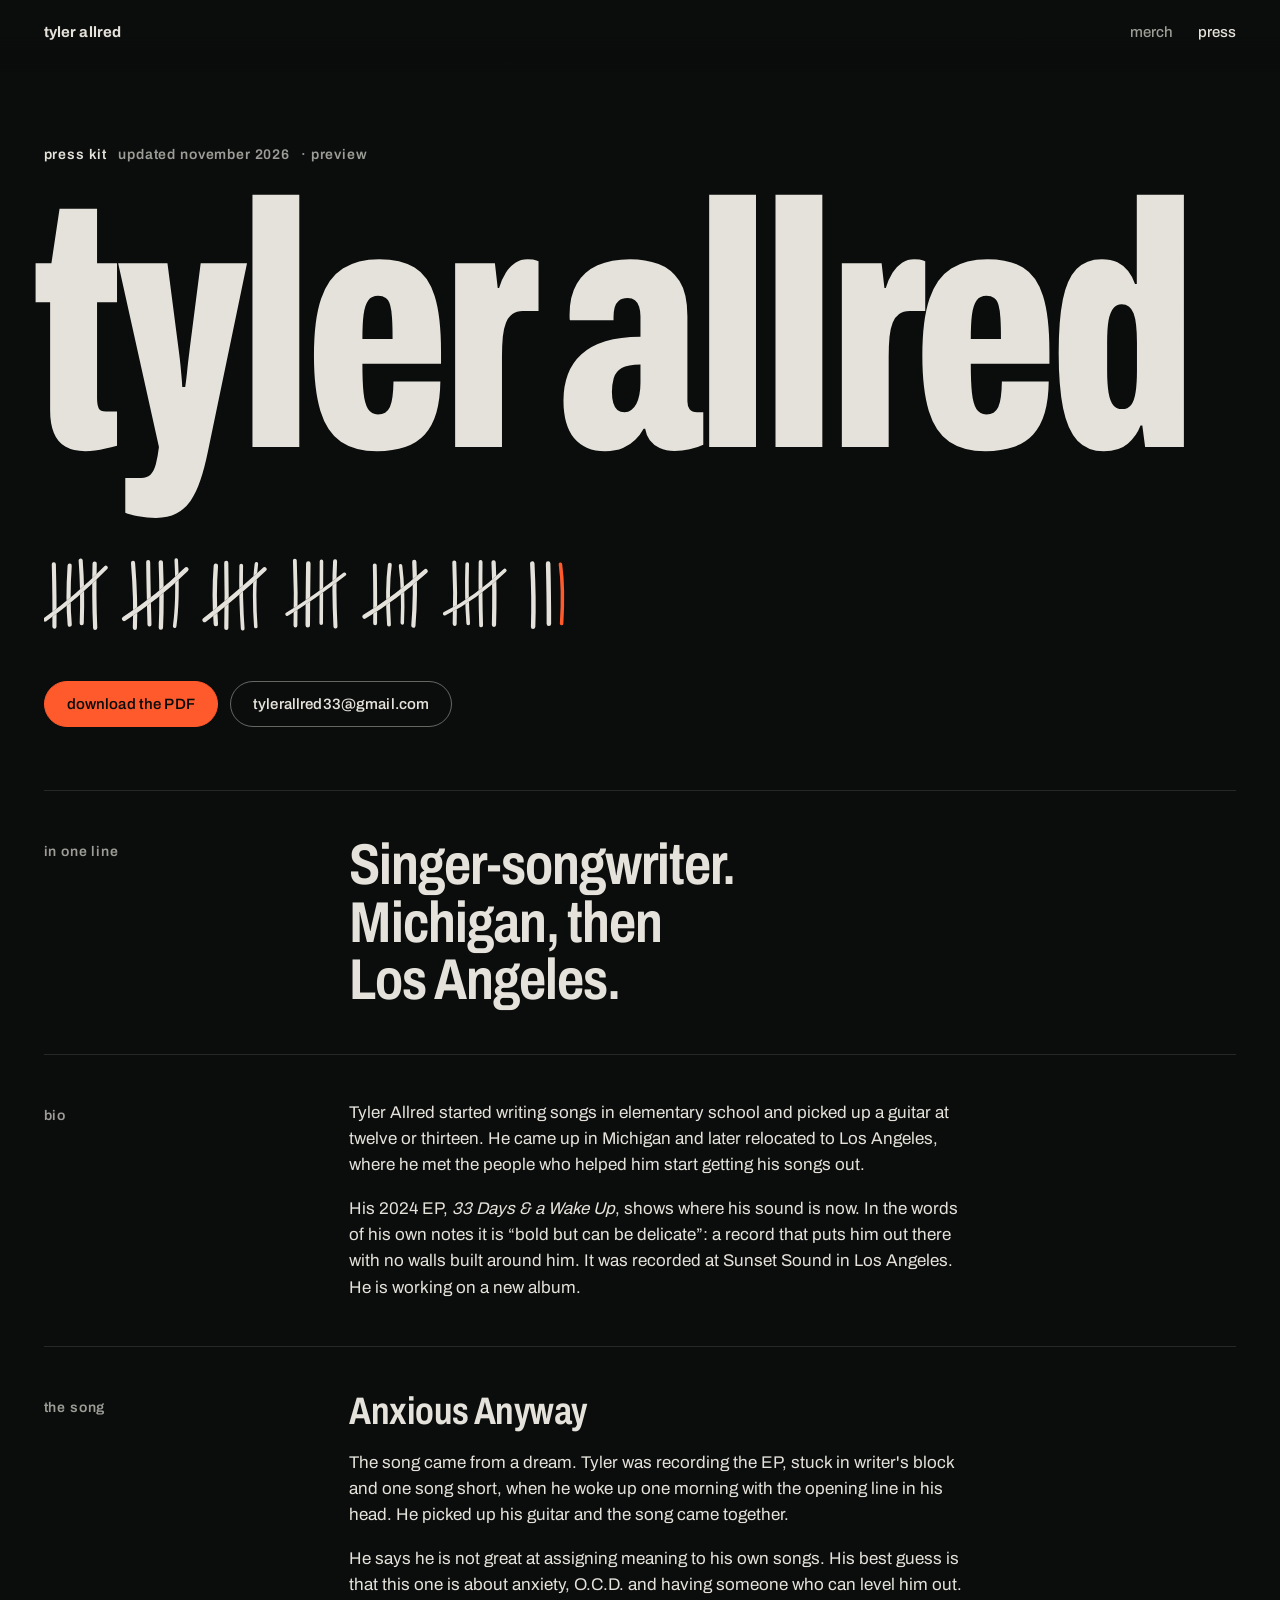
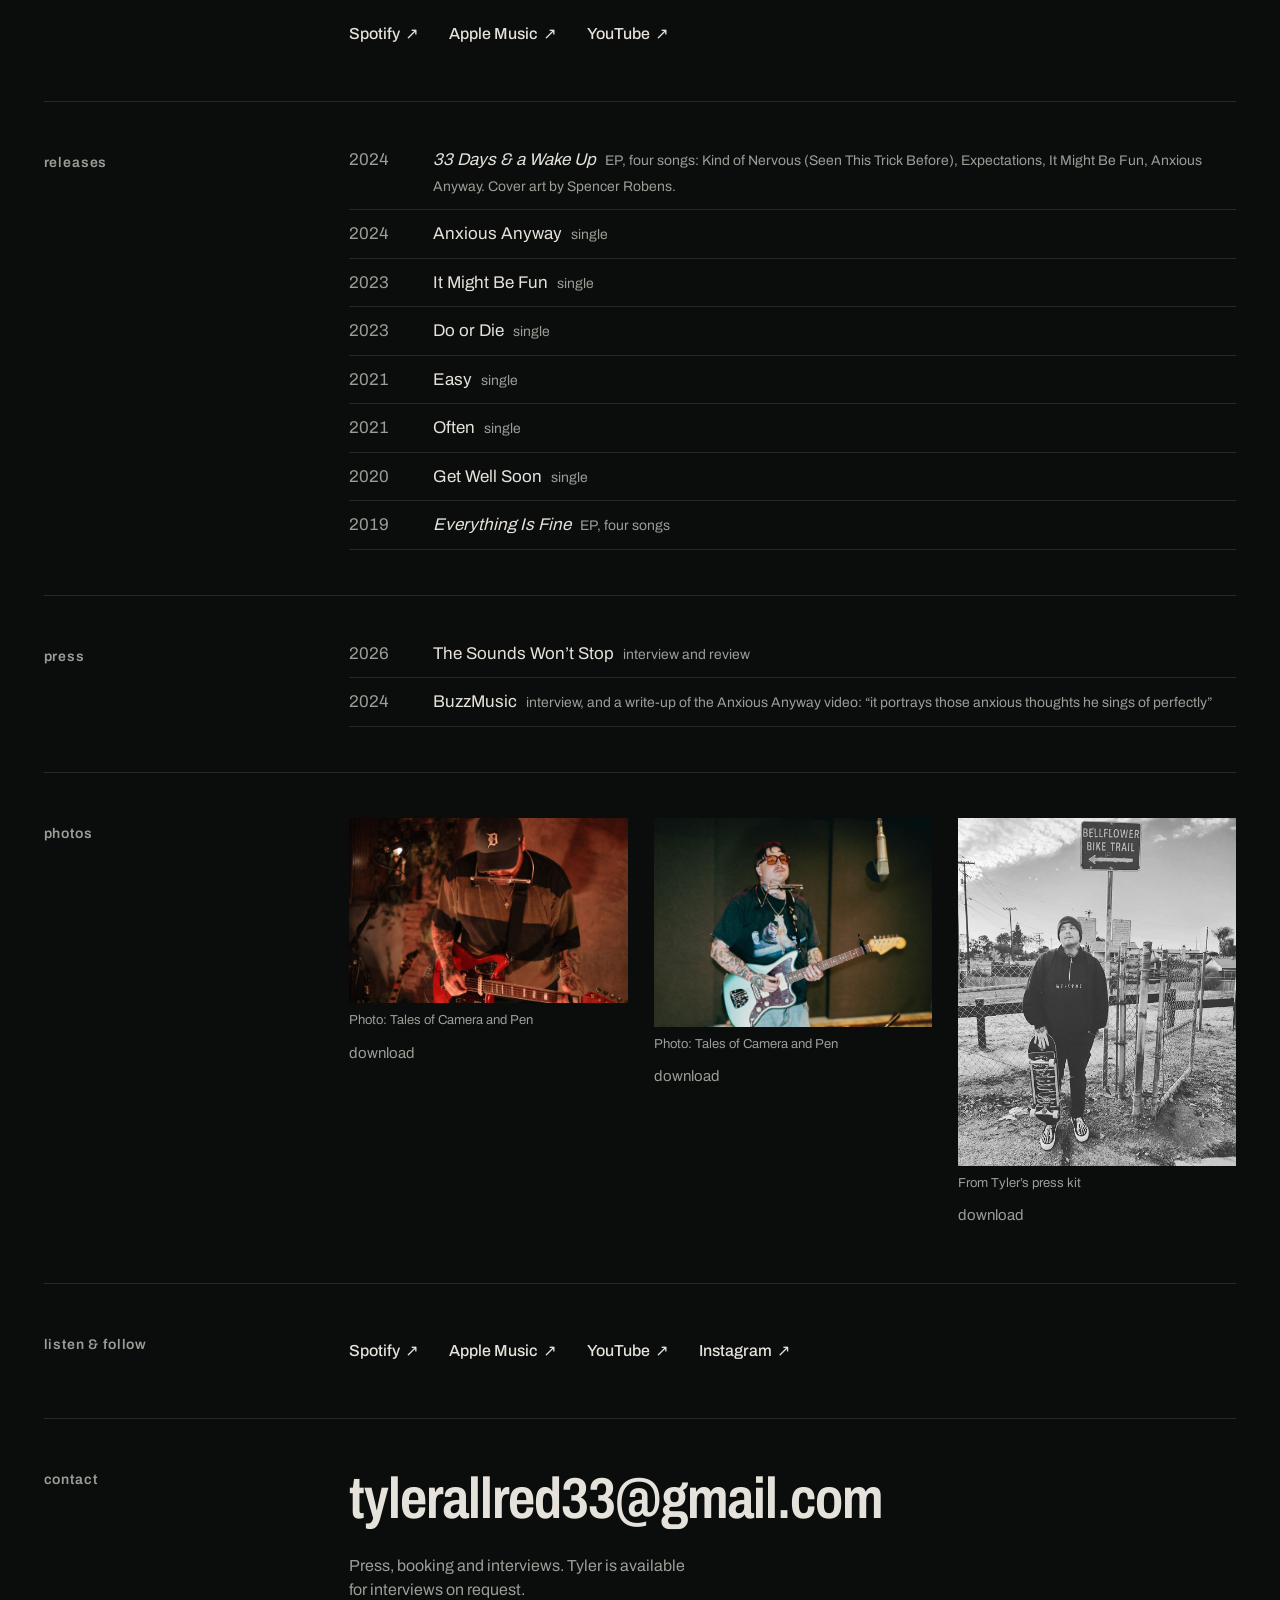
==== press/index.html @ e3874679 "Preview" ====
<!doctype html>
<html lang="en">
<head>
  <meta charset="utf-8" />
  <meta name="viewport" content="width=device-width, initial-scale=1, viewport-fit=cover" />
  <title>tyler allred — press kit</title>
  <meta property="og:title" content="tyler allred — press kit" />
  <meta property="og:description" content="Bio, the story of Anxious Anyway, releases, photos and contact." />
  <meta property="og:image" content="https://preview.localform.online/tyler-allred-preview/img/card.jpg" />
  <meta name="description" content="Press kit for singer-songwriter Tyler Allred: bio, the story of Anxious Anyway, releases, photos and contact." />
  <meta name="robots" content="noindex" />
  <meta name="theme-color" content="#0b0c0c" />
  <link rel="icon" href="data:image/svg+xml,%3Csvg xmlns='http://www.w3.org/2000/svg' viewBox='0 0 32 32'%3E%3Crect width='32' height='32' fill='%230b0c0c'/%3E%3Cg stroke='%23e4e2da' stroke-width='2.4' stroke-linecap='round'%3E%3Cpath d='M8 7v18M13 7v18M18 7v18M23 7v18'/%3E%3Cpath stroke='%23ff5a2c' d='M4 22 28 10'/%3E%3C/g%3E%3C/svg%3E" />
  <script type="module" crossorigin src="../assets/press-B6mxqdkm.js"></script>
  <link rel="modulepreload" crossorigin href="../assets/tally-Bx3_NikZ.js">
  <link rel="stylesheet" crossorigin href="../assets/tally-DAh5Rfpg.css">
  <link rel="stylesheet" crossorigin href="../assets/press-CbhByXJX.css">
</head>
<body class="press">
  <header class="top">
    <a class="top-name" href="../">tyler allred</a>
    <nav class="top-nav" aria-label="Site">
      <a href="../#merch">merch</a>
      <a href="./" aria-current="page">press</a>
    </nav>
  </header>

  <main class="kit">
    <section class="kit-hero">
      <p class="kit-kicker">press kit <span>updated November 2026</span> <span class="no-print">· preview</span></p>
      <h1 class="mega"><span class="w">tyler</span> <span class="w">allred</span></h1>
      <div class="kit-tally" aria-hidden="true"><div id="tally-marks"></div></div>
      <div class="kit-actions">
        <a class="pill pill-hot" href="tyler-allred-press-kit.pdf" download>download the PDF</a>
        <a class="pill" href="mailto:tylerallred33@gmail.com">tylerallred33@gmail.com</a>
      </div>
    </section>

    <section class="row">
      <h2 class="row-h">in one line</h2>
      <div class="row-b">
        <p class="big">Singer-songwriter. Michigan, then Los Angeles.</p>
      </div>
    </section>

    <section class="row">
      <h2 class="row-h">bio</h2>
      <div class="row-b prose">
        <p>Tyler Allred started writing songs in elementary school and picked up a guitar at twelve or thirteen. He came up in Michigan and later relocated to Los Angeles, where he met the people who helped him start getting his songs out.</p>
        <p>His 2024 EP, <em>33 Days &amp; a Wake Up</em>, shows where his sound is now. In the words of his own notes it is “bold but can be delicate”: a record that puts him out there with no walls built around him. It was recorded at Sunset Sound in Los Angeles. He is working on a new album.</p>
      </div>
    </section>

    <section class="row">
      <h2 class="row-h">the song</h2>
      <div class="row-b prose">
        <p class="row-title">Anxious Anyway</p>
        <p>The song came from a dream. Tyler was recording the EP, stuck in writer's block and one song short, when he woke up one morning with the opening line in his head. He picked up his guitar and the song came together.</p>
        <p>He says he is not great at assigning meaning to his own songs. His best guess is that this one is about anxiety, O.C.D. and having someone who can level him out.</p>
        <ul class="links">
          <li><a href="https://open.spotify.com/track/51N5VnAq6x7SX5rbxmVKDk" target="_blank" rel="noopener">Spotify <span aria-hidden="true">↗</span><span class="sr"> (opens in a new tab)</span></a></li>
          <li><a href="https://music.apple.com/us/album/anxious-anyway-single/1744040465" target="_blank" rel="noopener">Apple Music <span aria-hidden="true">↗</span><span class="sr"> (opens in a new tab)</span></a></li>
          <li><a href="https://www.youtube.com/watch?v=qlzAt-B2IPk" target="_blank" rel="noopener">YouTube <span aria-hidden="true">↗</span><span class="sr"> (opens in a new tab)</span></a></li>
        </ul>
      </div>
    </section>

    <section class="row">
      <h2 class="row-h">releases</h2>
      <div class="row-b">
        <ul class="releases">
          <li><span>2024</span><span><em>33 Days &amp; a Wake Up</em> <small>EP, four songs: Kind of Nervous (Seen This Trick Before), Expectations, It Might Be Fun, Anxious Anyway. Cover art by Spencer Robens.</small></span></li>
          <li><span>2024</span><span>Anxious Anyway <small>single</small></span></li>
          <li><span>2023</span><span>It Might Be Fun <small>single</small></span></li>
          <li><span>2023</span><span>Do or Die <small>single</small></span></li>
          <li><span>2021</span><span>Easy <small>single</small></span></li>
          <li><span>2021</span><span>Often <small>single</small></span></li>
          <li><span>2020</span><span>Get Well Soon <small>single</small></span></li>
          <li><span>2019</span><span><em>Everything Is Fine</em> <small>EP, four songs</small></span></li>
        </ul>
      </div>
    </section>

    <section class="row row-press">
      <h2 class="row-h">press</h2>
      <div class="row-b">
        <ul class="releases">
          <li><span>2026</span><span>The Sounds Won’t Stop <small>interview and review</small></span></li>
          <li><span>2024</span><span>BuzzMusic <small>interview, and a write-up of the Anxious Anyway video: “it portrays those anxious thoughts he sings of perfectly”</small></span></li>
        </ul>
      </div>
    </section>

    <section class="row row-photos">
      <h2 class="row-h">photos</h2>
      <div class="row-b">
        <ul class="shots">
          <li>
            <img src="photos/tyler-allred-live-2026.jpg" width="1364" height="908" decoding="async" alt="Tyler Allred on stage in warm red light, playing a red electric guitar with a harmonica on a neck rack." />
            <p class="credit">Photo: Tales of Camera and Pen</p>
            <a href="photos/tyler-allred-live-2026.jpg" download>download <span class="sr">the live photo</span></a>
          </li>
          <li>
            <img src="photos/tyler-allred-sunset-sound.jpg" width="1440" height="1080" decoding="async" alt="Tyler Allred at Sunset Sound, in orange-tinted glasses, playing a pale blue electric guitar." />
            <p class="credit">Photo: Tales of Camera and Pen</p>
            <a href="photos/tyler-allred-sunset-sound.jpg" download>download <span class="sr">the studio photo</span></a>
          </li>
          <li>
            <img src="photos/tyler-allred-bike-trail.jpg" width="500" height="625" decoding="async" alt="Tyler Allred by a chain-link fence under a bike trail sign, holding a skateboard. Black and white." />
            <p class="credit">From Tyler’s press kit</p>
            <a href="photos/tyler-allred-bike-trail.jpg" download>download <span class="sr">the bike trail photo</span></a>
          </li>
        </ul>
      </div>
    </section>

    <section class="row row-follow">
      <h2 class="row-h">listen &amp; follow</h2>
      <div class="row-b">
        <ul class="links">
          <li><a href="https://open.spotify.com/artist/2QXPR6XeduBU3eRzJZH6ht" target="_blank" rel="noopener">Spotify <span aria-hidden="true">↗</span><span class="sr"> (opens in a new tab)</span></a></li>
          <li><a href="https://music.apple.com/us/artist/tyler-allred/1455979250" target="_blank" rel="noopener">Apple Music <span aria-hidden="true">↗</span><span class="sr"> (opens in a new tab)</span></a></li>
          <li><a href="https://www.youtube.com/channel/UCx2F10OfCoPV2CkBpKsUsNQ" target="_blank" rel="noopener">YouTube <span aria-hidden="true">↗</span><span class="sr"> (opens in a new tab)</span></a></li>
          <li><a href="https://www.instagram.com/tylerallredmusic/" target="_blank" rel="noopener">Instagram <span aria-hidden="true">↗</span><span class="sr"> (opens in a new tab)</span></a></li>
        </ul>
        <p class="print-only">open.spotify.com/artist/2QXPR6XeduBU3eRzJZH6ht · instagram.com/tylerallredmusic · linktr.ee/TylerAllredMusic</p>
      </div>
    </section>

    <section class="row row-contact">
      <h2 class="row-h">contact</h2>
      <div class="row-b">
        <p class="big"><a href="mailto:tylerallred33@gmail.com">tylerallred33<wbr />@gmail.com</a></p>
        <p class="aside">Press, booking and interviews. Tyler is available for interviews on request.</p>
      </div>
    </section>
  </main>

<script>/* lf-open: counts a tagged preview link being opened (?r=). No cookies. Local Form */(function(){try{var r=new URLSearchParams(location.search).get('r');if(!r||!navigator.sendBeacon||sessionStorage.getItem('lf-open'))return;sessionStorage.setItem('lf-open','1');navigator.sendBeacon('https://localform.online/api/open',JSON.stringify({r:r,s:location.pathname.split('/')[1]||location.hostname,d:matchMedia('(pointer:coarse)').matches?'phone':'desktop'}))}catch(e){}})();</script>
</body>
</html>
---- assets/tally-DAh5Rfpg.css ----
@font-face{font-family:Archivo Variable;font-style:normal;font-display:swap;font-weight:100 900;font-stretch:62% 125%;src:url(./archivo-vietnamese-wdth-normal-rJmnGBSt.woff2) format("woff2-variations");unicode-range:U+0102-0103,U+0110-0111,U+0128-0129,U+0168-0169,U+01A0-01A1,U+01AF-01B0,U+0300-0301,U+0303-0304,U+0308-0309,U+0323,U+0329,U+1EA0-1EF9,U+20AB}@font-face{font-family:Archivo Variable;font-style:normal;font-display:swap;font-weight:100 900;font-stretch:62% 125%;src:url(./archivo-latin-ext-wdth-normal-7khWdh9v.woff2) format("woff2-variations");unicode-range:U+0100-02BA,U+02BD-02C5,U+02C7-02CC,U+02CE-02D7,U+02DD-02FF,U+0304,U+0308,U+0329,U+1D00-1DBF,U+1E00-1E9F,U+1EF2-1EFF,U+2020,U+20A0-20AB,U+20AD-20C0,U+2113,U+2C60-2C7F,U+A720-A7FF}@font-face{font-family:Archivo Variable;font-style:normal;font-display:swap;font-weight:100 900;font-stretch:62% 125%;src:url(./archivo-latin-wdth-normal-DY7AcnAa.woff2) format("woff2-variations");unicode-range:U+0000-00FF,U+0131,U+0152-0153,U+02BB-02BC,U+02C6,U+02DA,U+02DC,U+0304,U+0308,U+0329,U+2000-206F,U+20AC,U+2122,U+2191,U+2193,U+2212,U+2215,U+FEFF,U+FFFD}:root{--bg: #0b0c0c;--fg: #e4e2da;--muted: #9b9d96;--line: #262826;--panel: #121413;--hot: #ff5a2c;--gut: clamp(20px, 3.4vw, 56px);--font: "Archivo Variable", "Archivo", ui-sans-serif, system-ui, -apple-system, "Segoe UI", sans-serif;color-scheme:dark}*,*:before,*:after{box-sizing:border-box}html{background:var(--bg);overflow-x:hidden;overflow-x:clip;overscroll-behavior-x:none;touch-action:manipulation;-webkit-text-size-adjust:100%;text-size-adjust:100%;scroll-behavior:smooth}@media(prefers-reduced-motion:reduce){html{scroll-behavior:auto}}body{margin:0;background:var(--bg);color:var(--fg);font-family:var(--font);font-weight:400;font-size:16px;line-height:1.5;-webkit-font-smoothing:antialiased;-moz-osx-font-smoothing:grayscale;text-rendering:optimizeLegibility;overflow-x:clip}h1,h2,h3,p,figure,ul{margin:0}ul{padding:0;list-style:none}img{display:block;max-width:100%;height:auto}a,button{color:inherit;font:inherit;-webkit-tap-highlight-color:transparent}button{cursor:pointer}[hidden]{display:none!important}:focus{outline:none}:focus-visible{outline:2px solid var(--fg);outline-offset:4px;border-radius:3px}.sr{position:absolute!important;width:1px;height:1px;overflow:hidden;clip:rect(0 0 0 0);clip-path:inset(50%);white-space:nowrap}.nowrap{white-space:nowrap}.mega{font-variation-settings:"wdth" 62;font-stretch:62%;font-weight:800;font-size:min(27.2vw,44vh);line-height:.8;letter-spacing:-.022em;text-transform:lowercase;white-space:nowrap;margin-left:-.035em;padding-bottom:.13em}.song{font-size:min(18.4vw,34vh)}.mega,.story-on .mega.fx{pointer-events:none}.big{font-variation-settings:"wdth" 78;font-stretch:78%;font-weight:650;font-size:clamp(31px,4.5vw,78px);line-height:1;letter-spacing:-.018em;max-width:17ch;text-wrap:balance}.aside{max-width:38ch;margin-top:clamp(14px,1.6vw,26px);color:var(--muted);font-size:clamp(16px,1.15vw,19px);line-height:1.5;text-wrap:pretty}.pill{display:inline-flex;align-items:center;justify-content:center;gap:.4em;min-height:46px;padding:0 22px;border:1px solid rgba(228,226,218,.42);border-radius:999px;background:none;color:var(--fg);font-size:15px;font-weight:550;letter-spacing:.01em;text-decoration:none;white-space:nowrap;transition:background-color .25s ease,color .25s ease,border-color .25s ease}.pill[aria-pressed=true]{background:var(--fg);color:var(--bg);border-color:var(--fg)}.pill-quiet{border-color:transparent;color:var(--muted);padding:0 6px}.pill-quiet[aria-pressed=true]{background:none;color:var(--fg);border-color:transparent}.pill-hot{background:var(--hot);border-color:var(--hot);color:#0b0c0c}@media(hover:hover){.pill:hover{background:var(--fg);color:var(--bg);border-color:var(--fg)}.pill-quiet:hover{background:none;color:var(--fg);border-color:transparent}.pill-hot:hover{background:var(--fg);border-color:var(--fg)}}.pill:disabled{opacity:.4;cursor:default}.text-btn{min-height:44px;padding:0 4px;background:none;border:0;color:var(--muted);font-size:14px}.text-btn:hover{color:var(--fg)}.top{position:fixed;inset:0 0 auto 0;z-index:20;display:flex;align-items:center;justify-content:space-between;padding:10px var(--gut) 18px;background:linear-gradient(var(--bg) 50%,rgba(11,12,12,0));pointer-events:none}.top a,.top button{pointer-events:auto}.top-name{display:inline-flex;align-items:center;min-height:44px;font-weight:700;font-size:15px;letter-spacing:.01em;text-decoration:none;opacity:0;visibility:hidden;transition:opacity .4s ease,visibility .4s}.past-arrival .top-name{opacity:1;visibility:visible}.top-nav{display:flex;align-items:center;gap:clamp(14px,2vw,28px);margin-left:auto}.top-nav a,.cart-btn{display:inline-flex;align-items:center;min-height:44px;background:none;border:0;padding:0;color:var(--muted);font-size:15px;font-weight:500;text-decoration:none;transition:color .25s ease}.top-nav a:hover,.cart-btn:hover{color:var(--fg)}.cart-btn{color:var(--fg);gap:7px}.cart-btn span{display:inline-grid;place-items:center;min-width:22px;height:22px;padding:0 6px;border-radius:999px;background:var(--hot);color:#0b0c0c;font-size:12px;font-weight:700;font-variant-numeric:tabular-nums}.tally{padding:76px var(--gut) 0}.tally-marks{transition:opacity .9s ease}.tally-marks svg{display:block;width:100%;height:auto;overflow:visible}.t-ghost{stroke:#1f2120}.t-ink{stroke:var(--fg);transition:stroke .5s ease}.t-ink.is-latest{stroke:var(--hot)}.tally.is-wake .tally-marks{opacity:.3}.tally-label{display:flex;gap:.5em;margin-top:clamp(10px,1.2vw,18px);font-size:14px;font-weight:600;letter-spacing:.06em;text-transform:lowercase;font-variant-numeric:tabular-nums}.tally-rest{color:var(--muted);transition:color .5s ease}.tally-preview{margin-left:auto;color:var(--muted);font-weight:500}.tally.is-wake .tally-rest{color:var(--hot)}.beat{padding:clamp(56px,12vh,140px) var(--gut)}.beat-arrival .inner{display:flex;flex-direction:column;gap:28px}.choose,.song-actions{display:flex;flex-wrap:wrap;align-items:center;gap:10px 16px}.photo img{width:100%;aspect-ratio:4 / 5;object-fit:cover;object-position:50% 30%;background:var(--panel);filter:contrast(1.06)}.beat-person .inner{display:grid;gap:28px}.beat-person .photo{width:min(420px,100%)}.from{color:var(--muted);font-size:15px;letter-spacing:.01em}.beat-song .inner{display:flex;flex-direction:column;gap:22px}.mega .w{display:inline}.story-on .story{position:relative;height:620vh;height:620svh}.story-on .stage{position:sticky;top:0;height:100vh;height:100svh;display:grid;grid-template-rows:auto minmax(0,1fr);overflow:hidden}.story-on .beats{position:relative;container-type:size}@supports (height: 1cqh){.story-on .beat .mega{font-size:min(27.2vw,44vh,calc((100cqh - 190px) / .95))}.story-on .beat .song{font-size:min(18.4vw,34vh,calc((100cqh - 230px) / .95))}}.story-on .beat{position:absolute;top:0;right:0;bottom:0;left:0;padding:clamp(18px,3vh,40px) var(--gut) clamp(22px,4.5vh,48px);pointer-events:none}.story-on .beat .inner{height:100%}.story-on .fx{opacity:0;will-change:opacity,transform;pointer-events:auto}.story-on .fx.is-off{pointer-events:none}.story-on .beat-arrival .fx{opacity:1}.story-on .beat-arrival .inner,.story-on .beat-song .inner{display:flex;flex-direction:column;justify-content:flex-end;gap:clamp(18px,3.4vh,40px)}.story-on .beat-song .inner{gap:0}.story-on .beat-song .from{order:-2;margin-bottom:14px}.story-on .beat-song .song-actions{order:-1;margin-bottom:clamp(18px,3.4vh,40px)}.story-on .beat-thought .inner{display:flex;flex-direction:column;justify-content:center}.story-on .beat-person .inner{display:grid;grid-template-columns:minmax(0,1fr) auto;gap:var(--gut);align-items:end}.story-on .beat-person .person-copy{align-self:center}.story-on .beat-person .photo{order:2;height:100%;width:auto;aspect-ratio:4 / 5;transform-origin:50% 70%}.story-on .beat-person .photo{position:relative;overflow:hidden}.story-on .beat-person .photo picture,.story-on .beat-person .photo img{position:absolute;top:0;right:0;bottom:0;left:0;display:block;height:100%;width:100%}.sec{padding:clamp(80px,16vh,180px) var(--gut) clamp(60px,10vh,120px);border-top:1px solid var(--line);scroll-margin-top:20px}.sec-head{display:flex;flex-wrap:wrap;align-items:flex-end;justify-content:space-between;gap:20px 40px;margin-bottom:clamp(32px,5vw,64px)}.sec-title{font-size:min(24vw,300px)}.sec-note{max-width:36ch;color:var(--muted);font-size:15px;padding-bottom:.9em}.kicker{color:var(--muted);font-size:14px;font-weight:600;letter-spacing:.06em;text-transform:lowercase}.story-on .rise{opacity:0;transform:translate3d(0,22px,0);transition:opacity .9s ease,transform .9s cubic-bezier(.2,.7,.2,1)}.story-on .rise.is-in{opacity:1;transform:none}.ep{display:grid;grid-template-columns:minmax(0,5fr) minmax(0,6fr);gap:clamp(28px,5vw,88px);align-items:center}.ep-cover img{width:100%;box-shadow:0 30px 80px -30px #000000e6}.ep-title{max-width:12ch;margin-top:10px}.tracks{margin:clamp(20px,2.6vw,36px) 0 0;padding:0;list-style:none;border-top:1px solid var(--line)}.track{display:grid;grid-template-columns:2.6em minmax(0,1fr) auto;align-items:baseline;gap:10px;min-height:58px;padding:15px 0;border-bottom:1px solid var(--line);font-size:clamp(18px,1.55vw,24px);font-weight:620;letter-spacing:-.005em;line-height:1.2;text-decoration:none;transition:color .25s ease,padding-left .35s cubic-bezier(.2,.7,.2,1)}.track-n,.track-d{color:var(--muted);font-size:14px;font-weight:500;font-variant-numeric:tabular-nums;transition:color .25s ease}.track-sub{color:var(--muted);font-weight:450}.track:hover{padding-left:8px}.track:hover,.track[aria-current=true],.track[aria-current=true] .track-n,.track[aria-current=true] .track-d{color:var(--hot)}.track.is-playing .track-d:before{content:"playing · "}.ep-credit{margin-top:18px;color:var(--muted);font-size:15px;max-width:44ch}.ep .links{margin-top:6px}.rels-h{margin:clamp(56px,9vh,110px) 0 18px}.rels{display:grid;grid-template-columns:repeat(6,minmax(0,1fr));gap:clamp(22px,3vw,40px) clamp(12px,1.6vw,24px)}.rel{display:flex;flex-direction:column;text-decoration:none}.rel-art{position:relative;display:block;aspect-ratio:1 / 1;overflow:hidden;background:var(--panel);margin-bottom:12px}.rel-art img{width:100%;height:100%;object-fit:cover;filter:saturate(.82) brightness(.92);transition:transform .7s cubic-bezier(.2,.7,.2,1),filter .4s ease}.rel:hover .rel-art img,.rel[aria-current=true] .rel-art img{transform:scale(1.045);filter:none}.rel-t{font-size:17px;font-weight:650;line-height:1.2;transition:color .25s ease}.rel-y{margin-top:3px;color:var(--muted);font-size:14px}a.rel:hover .rel-t,.rel[aria-current=true] .rel-t{color:var(--hot)}.rel.is-playing .rel-y:after{content:" · playing";color:var(--hot)}.rel-next .rel-art{display:grid;place-items:center;background:none;border:1px dashed #3a3d3a;color:var(--fg)}.rel-next .rel-art svg{width:54%;height:auto}.rel-next .hot{stroke:var(--hot)}.shots-grid{display:grid;grid-template-columns:repeat(3,minmax(0,1fr));gap:clamp(8px,1vw,16px)}.shot{position:relative;overflow:hidden;background:var(--panel);min-height:0}.shot img{position:absolute;top:0;right:0;bottom:0;left:0;width:100%;height:100%;object-fit:cover}.shot-wide{grid-column:span 2;aspect-ratio:3 / 2}.rooms{display:grid;grid-template-columns:minmax(120px,22%) minmax(0,1fr);gap:12px var(--gut);margin-top:clamp(40px,7vh,88px)}.rooms .kicker{padding-top:.5em}.room-list{border-top:1px solid var(--line)}.room-list li{display:grid;grid-template-columns:8.5em minmax(0,1fr) auto;gap:4px 16px;align-items:baseline;padding:16px 0;border-bottom:1px solid var(--line)}.room-d,.room-c{color:var(--muted);font-size:15px;font-variant-numeric:tabular-nums}.room-v{font-size:clamp(18px,1.55vw,24px);font-weight:620;line-height:1.2}.room-note{grid-column:2;color:var(--muted);font-size:15px}.room-note a,.said-more a{display:inline-flex;align-items:center;gap:.3em;min-height:44px;color:var(--fg);text-underline-offset:4px}.room-note a:hover,.said-more a:hover{color:var(--hot)}.said{display:grid;gap:clamp(20px,3vh,36px)}.quote blockquote{margin:0;max-width:22ch;font-size:clamp(34px,5.6vw,104px);line-height:.98;text-wrap:balance}.quote figcaption{margin-top:clamp(16px,2vw,28px);color:var(--muted);font-size:15px}.quote figcaption:before{content:"";display:inline-block;width:28px;height:2px;margin-right:12px;vertical-align:middle;background:var(--hot);transform:rotate(-24deg)}.said-more{color:var(--muted);font-size:15px}.merch-grid{display:grid;grid-template-columns:repeat(3,minmax(0,1fr));gap:clamp(28px,3vw,48px) clamp(16px,2vw,32px)}.item{display:flex;flex-direction:column;min-width:0}.item-art{position:relative;aspect-ratio:1 / 1;display:grid;place-items:center;background:var(--panel);color:#3b3e3b;overflow:hidden}.item-art svg{width:46%;height:auto}.item-art .mock{width:100%;height:100%;transition:transform .8s cubic-bezier(.2,.7,.2,1)}.item:hover .mock{transform:scale(1.035)}.item-art-mock .item-tag{background:#191a19;color:var(--fg)}.item-art svg .hot{stroke:var(--hot)}.item-art img{width:100%;height:100%;object-fit:cover}.item-tag{position:absolute;top:12px;left:12px;padding:3px 9px;border-radius:999px;background:var(--fg);color:var(--bg);font-size:13px;font-weight:700;letter-spacing:.03em}.item-meta{display:flex;justify-content:space-between;align-items:baseline;gap:12px;margin-top:16px}.item-title{font-size:19px;font-weight:650;letter-spacing:-.005em;text-transform:lowercase}.item-price{font-size:17px;font-variant-numeric:tabular-nums}.item-note{margin-top:2px;color:var(--muted);font-size:14px}.sizes{display:flex;flex-wrap:wrap;gap:6px;margin-top:14px}.size{min-width:44px;min-height:44px;padding:0 10px;background:none;border:1px solid var(--line);border-radius:6px;color:var(--fg);font-size:14px;font-weight:500;transition:border-color .2s ease,background-color .2s ease,color .2s ease}.size:hover{border-color:var(--muted)}.size[aria-pressed=true]{background:var(--fg);border-color:var(--fg);color:var(--bg)}.size:disabled{color:#555853;text-decoration:line-through;cursor:default}.item-add{margin-top:14px;width:100%}.item>.item-add:nth-last-child(1){margin-top:auto}.item .sizes+.item-add{margin-top:14px}.item-note+.item-add,.item-meta+.item-add{margin-top:14px}.cart{margin:0 0 0 auto;width:min(420px,100vw);height:100vh;height:100dvh;max-height:none;max-width:none;padding:18px 24px 24px;border:0;border-left:1px solid var(--line);background:#0f1110;color:var(--fg);overflow-y:auto}.cart[open]{display:flex;flex-direction:column}.cart::backdrop{background:#0000009e}.cart-head{display:flex;align-items:center;justify-content:space-between}.cart-head h2{font-size:22px;font-weight:750}.cart-lines{margin-top:12px}.cart-line{display:grid;grid-template-columns:minmax(0,1fr) auto auto;align-items:center;gap:14px;padding:14px 0;border-bottom:1px solid var(--line)}.cart-line-title{font-weight:600;text-transform:lowercase}.cart-line-variant{color:var(--muted);font-size:14px}.cart-line-price{min-width:52px;text-align:right;font-variant-numeric:tabular-nums}.qty{display:flex;align-items:center}.qty-btn{width:44px;height:44px;background:none;border:0;color:var(--fg);font-size:18px}.qty-btn:hover{color:var(--hot)}.qty-n{min-width:20px;text-align:center;font-variant-numeric:tabular-nums}.cart-empty{margin-top:28px;color:var(--muted)}.cart-foot{margin-top:auto;padding-top:24px}.cart-total{display:flex;justify-content:space-between;font-size:18px;font-weight:600;font-variant-numeric:tabular-nums}.cart-checkout{width:100%;margin-top:16px;min-height:52px;font-size:16px}.cart-msg{min-height:1.5em;margin-top:10px;color:var(--muted);font-size:14px}.end{padding:clamp(80px,16vh,180px) var(--gut) clamp(28px,5vh,56px);border-top:1px solid var(--line)}.end-cols{display:flex;flex-wrap:wrap;justify-content:space-between;gap:20px 48px;margin-top:clamp(28px,5vh,56px)}.links{display:flex;flex-wrap:wrap;gap:0 clamp(18px,2.4vw,36px)}.links a{display:inline-flex;align-items:center;gap:.3em;min-height:44px;color:var(--fg);font-size:16px;font-weight:500;text-decoration:none;transition:color .25s ease}.links a:hover{color:var(--hot)}.end-fine{margin-top:clamp(20px,4vh,40px);color:var(--muted);font-size:14px}.end-fine{line-height:1.6}.end-fine a{display:inline-block;padding:12px 0;margin:-12px 0;color:var(--fg);text-underline-offset:4px}.end-fine a:hover{color:var(--hot)}@media(max-width:900px){.merch-grid{grid-template-columns:repeat(2,minmax(0,1fr))}.ep{grid-template-columns:minmax(0,1fr)}.ep-cover{max-width:520px}.rooms{grid-template-columns:minmax(0,1fr)}.room-note{grid-column:1}.story-on .beat-person .inner{grid-template-columns:minmax(0,1fr);grid-template-rows:minmax(0,1fr) auto;gap:18px;align-items:start}.story-on .beat-person .photo{order:0;height:100%;max-height:100%}.story-on .beat-person .person-copy{align-self:end}}@media(max-width:1100px){.rels{grid-template-columns:repeat(3,minmax(0,1fr))}}@media(max-width:640px){.tally{padding-top:64px}.mega{font-size:min(46vw,24vh);line-height:.82;white-space:normal}.mega .w{display:block}.sec-title{font-size:min(34vw,200px)}.end-name{font-size:min(46vw,200px)}.rels,.shots-grid{grid-template-columns:repeat(2,minmax(0,1fr))}.shot:not(.shot-wide){aspect-ratio:4 / 5}.room-list li{grid-template-columns:minmax(0,1fr) auto}.room-v{grid-column:1 / -1;grid-row:1}.top-nav{gap:16px}.song{font-size:min(33vw,21vh)}.story-on .story{height:520vh;height:520svh}.story-on .beat-person .photo{width:100%;aspect-ratio:auto}.story-on .beat-person .photo img{object-position:50% 22%}.story-on .beat-thought .inner{justify-content:flex-start;padding-top:5vh}.merch-grid{grid-template-columns:minmax(0,1fr)}.end-cols{flex-direction:column}}.dock{position:fixed;right:max(16px,env(safe-area-inset-right));bottom:max(16px,env(safe-area-inset-bottom));z-index:30;display:flex;align-items:center;gap:14px;padding:4px 6px 4px 16px;border:1px solid var(--line);border-radius:14px;background:#0f1110;color:var(--muted);font-size:13px;opacity:0;transform:translate3d(0,6px,0);transition:opacity .5s ease,transform .5s ease}.dock.is-in{opacity:1;transform:none}.dock-btn,.dock-close{min-height:44px;padding:0 10px;background:none;border:0;color:var(--muted);font-size:13px}.dock-btn[aria-pressed=true],.dock-btn:hover,.dock-close:hover{color:var(--fg)}.dock-vol{width:72px;height:44px;margin:0;background:none;accent-color:var(--fg);-webkit-appearance:none;-moz-appearance:none;appearance:none;cursor:pointer}.dock-vol::-webkit-slider-runnable-track{height:2px;background:#4a4d49}.dock-vol::-moz-range-track{height:2px;background:#4a4d49}.dock-vol::-webkit-slider-thumb{-webkit-appearance:none;width:11px;height:11px;margin-top:-4.5px;border-radius:50%;background:var(--fg)}.dock-vol::-moz-range-thumb{width:11px;height:11px;border:0;border-radius:50%;background:var(--fg)}.dock-spotify{flex-direction:column;align-items:stretch;gap:0;width:330px;padding:0 6px 6px}.dock-head{display:flex;align-items:center;gap:12px;padding-left:10px}.dock-label{color:var(--fg);font-weight:600}.dock-state{flex:1}.dock-player{min-height:80px;border-radius:12px;overflow:hidden}.dock-player iframe{display:block;border:0}.dock-link{display:inline-flex;align-items:center;min-height:44px;padding-left:10px;color:var(--fg);text-decoration:none}@media(max-width:640px){.dock-spotify{left:12px;right:12px;width:auto}.dock-tall.story-on .beat{padding-bottom:150px;transition:padding-bottom .4s ease}.dock-tall .mega{font-size:min(46vw,19vh)}.dock-tall .song{font-size:min(33vw,17vh)}@supports (height: 1cqh){.story-on .beat .mega{font-size:min(46vw,calc((100cqh - 135px) / 1.8))}.story-on .beat .song{font-size:min(33vw,calc((100cqh - 172px) / 1.8))}.dock-tall.story-on .beat .mega{font-size:min(46vw,max(40px,calc((100cqh - 265px) / 1.8)))}.dock-tall.story-on .beat .song{font-size:min(33vw,max(40px,calc((100cqh - 300px) / 1.8)))}}}@media(prefers-reduced-motion:reduce){*,*:before,*:after{transition:none!important}}
---- assets/press-CbhByXJX.css ----
.press .top-name{opacity:1;visibility:visible}.top-nav a[aria-current=page]{color:var(--fg)}.print-only{display:none}.kit{padding:0 var(--gut) clamp(48px,8vh,96px)}.kit-hero{padding:clamp(96px,16vh,168px) 0 clamp(40px,7vh,80px)}.kit-kicker{display:flex;gap:.8em;font-size:14px;font-weight:600;letter-spacing:.06em;text-transform:lowercase;margin-bottom:clamp(16px,3vh,32px)}.kit-kicker span{color:var(--muted)}.kit-hero .mega{font-size:min(27.2vw,400px)}.kit-tally{width:min(100%,560px);margin-top:clamp(20px,4vh,44px)}.kit-actions{display:flex;flex-wrap:wrap;gap:10px 12px;margin-top:clamp(24px,4vh,44px)}.row{display:grid;grid-template-columns:minmax(120px,22%) minmax(0,1fr);gap:16px var(--gut);padding:clamp(28px,5vh,56px) 0;border-top:1px solid var(--line)}.row-h{font-size:14px;font-weight:600;letter-spacing:.06em;text-transform:lowercase;color:var(--muted);padding-top:.35em}.row-b .big{max-width:20ch}.row-b .big a{display:inline-block;padding:6px 0;text-decoration:none}.row-b .big a:hover{color:var(--hot)}.prose p{max-width:62ch;font-size:clamp(17px,1.25vw,20px);line-height:1.55}.prose p+p{margin-top:1em}.prose .row-title{font-variation-settings:"wdth" 78;font-stretch:78%;font-size:clamp(28px,3vw,46px);font-weight:650;line-height:1;letter-spacing:-.015em;margin-bottom:.5em}.prose .links{margin-top:14px}.releases li{display:grid;grid-template-columns:4.2em minmax(0,1fr);gap:12px;padding:11px 0;border-bottom:1px solid var(--line);font-size:clamp(17px,1.25vw,20px)}.releases li:first-child{padding-top:0}.releases li>span:first-child{color:var(--muted);font-variant-numeric:tabular-nums}.releases small{color:var(--muted);font-size:.82em;margin-left:.4em}.shots{display:grid;grid-template-columns:repeat(3,minmax(0,1fr));gap:clamp(12px,2vw,28px);align-items:start;max-width:1100px}.shots img{width:100%;height:auto;background:var(--panel)}.shots .credit{margin-top:8px;color:var(--muted);font-size:13px}.shots a{display:inline-flex;align-items:center;min-height:44px;color:var(--muted);font-size:15px;text-decoration:none}.shots a:hover{color:var(--hot)}@media(max-width:640px){.row{grid-template-columns:minmax(0,1fr)}.kit-hero .mega{font-size:min(46vw,200px)}.shots{grid-template-columns:repeat(2,minmax(0,1fr))}}@page{size:letter;margin:0}@media print{html,body{background:var(--bg)!important;-webkit-print-color-adjust:exact;print-color-adjust:exact}body{font-size:9.5pt}.top,.kit-actions,.shots a,.links,.no-print{display:none!important}.print-only{display:block;color:var(--fg);font-size:9.5pt}.kit{padding:.42in .55in .3in}.kit-hero{padding:0 0 .18in;display:grid;grid-template-columns:1fr auto;align-items:end;column-gap:.3in}.kit-kicker{grid-column:1 / -1;margin-bottom:.12in;font-size:8.5pt}.kit-hero .mega{font-size:1.05in;white-space:nowrap}.kit-hero .mega .w{display:inline}.kit-tally{width:2.5in;margin:0 0 .2in}.row{grid-template-columns:1.05in minmax(0,1fr);gap:.1in .3in;padding:.085in 0;break-inside:avoid}.row-h{font-size:8pt;padding-top:.2em}.big{font-size:16pt;max-width:none!important}.aside{font-size:9.5pt;margin-top:4pt;max-width:none}.prose p,.releases li{font-size:9pt;line-height:1.4;max-width:none}.prose p+p{margin-top:.5em}.prose .row-title{font-size:16pt}.releases{columns:2;column-gap:.3in}.releases li{padding:3pt 0;break-inside:avoid;grid-template-columns:3em minmax(0,1fr)}.releases li:first-child{padding-top:3pt}.shots{grid-template-columns:repeat(3,1fr);gap:.12in;max-width:none}.shots img{height:1.28in;object-fit:cover;object-position:50% 25%}.shots .credit{margin-top:2pt;font-size:7pt}}
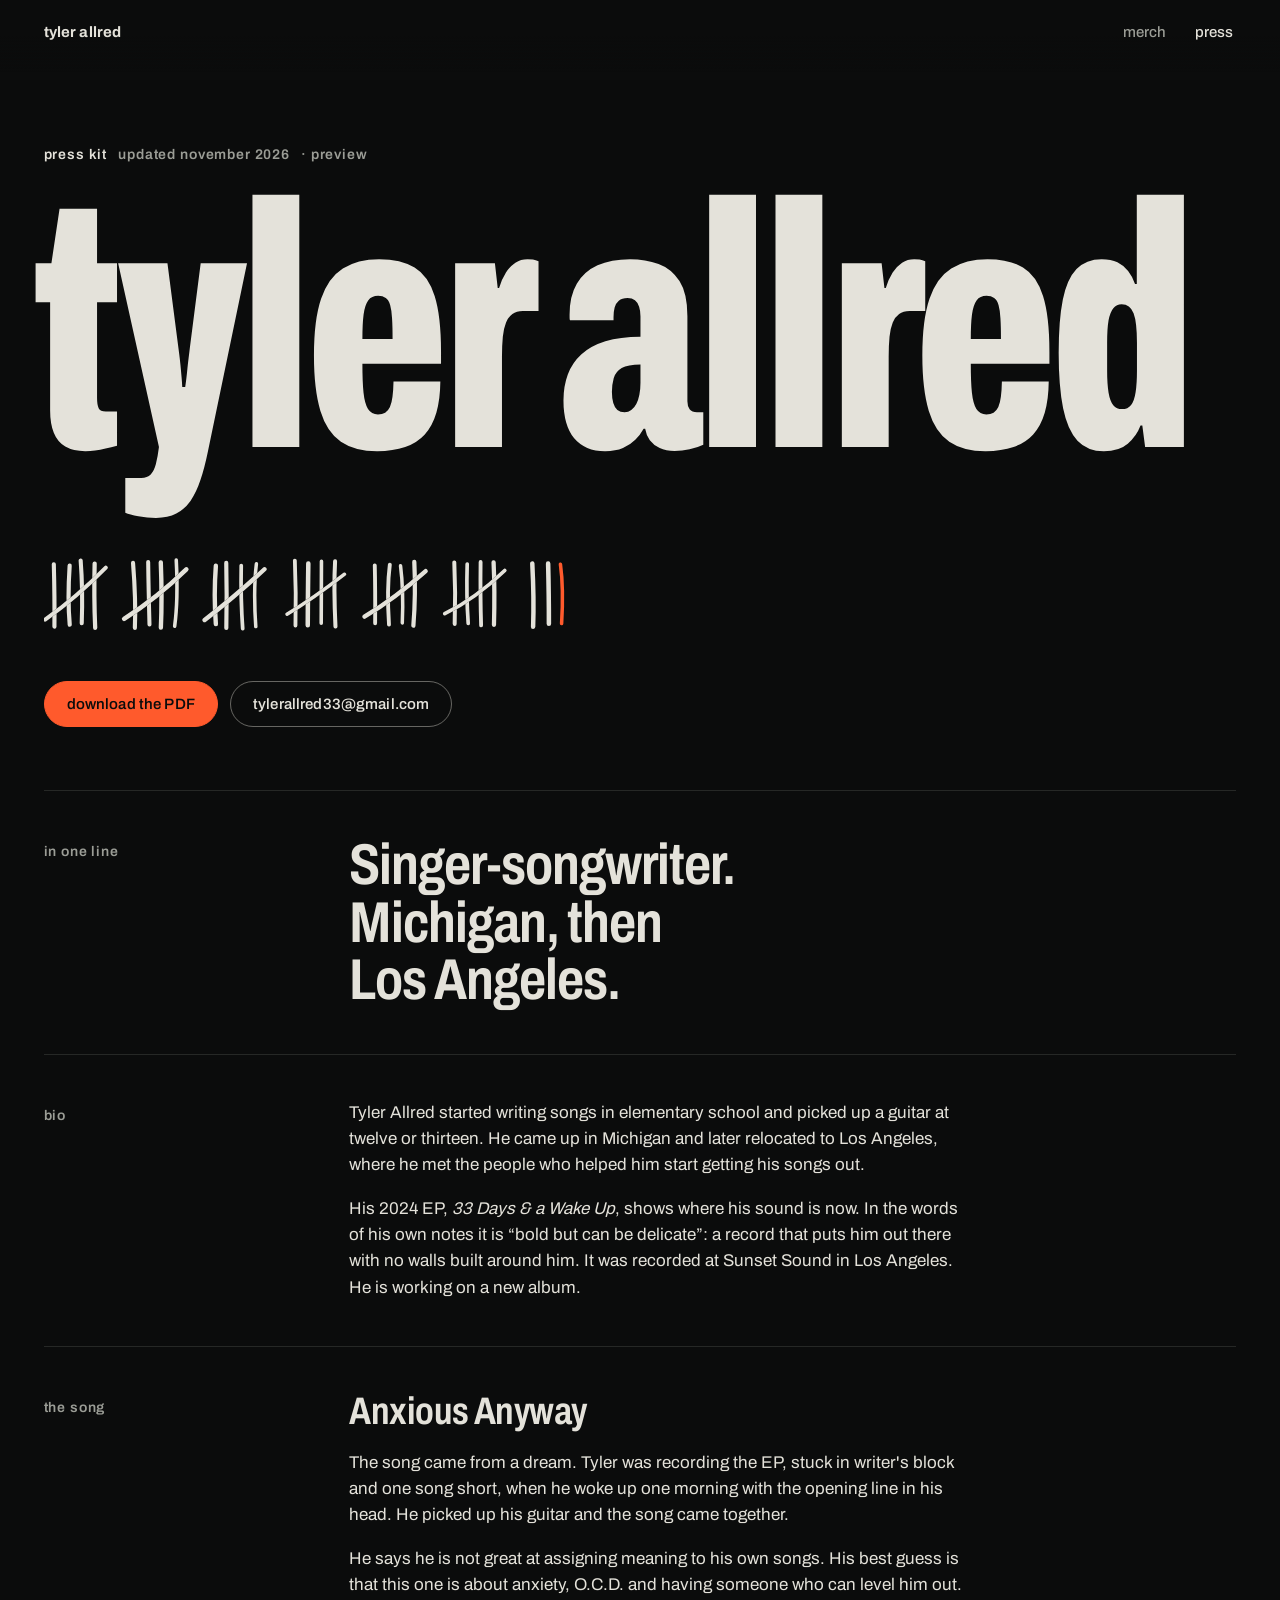
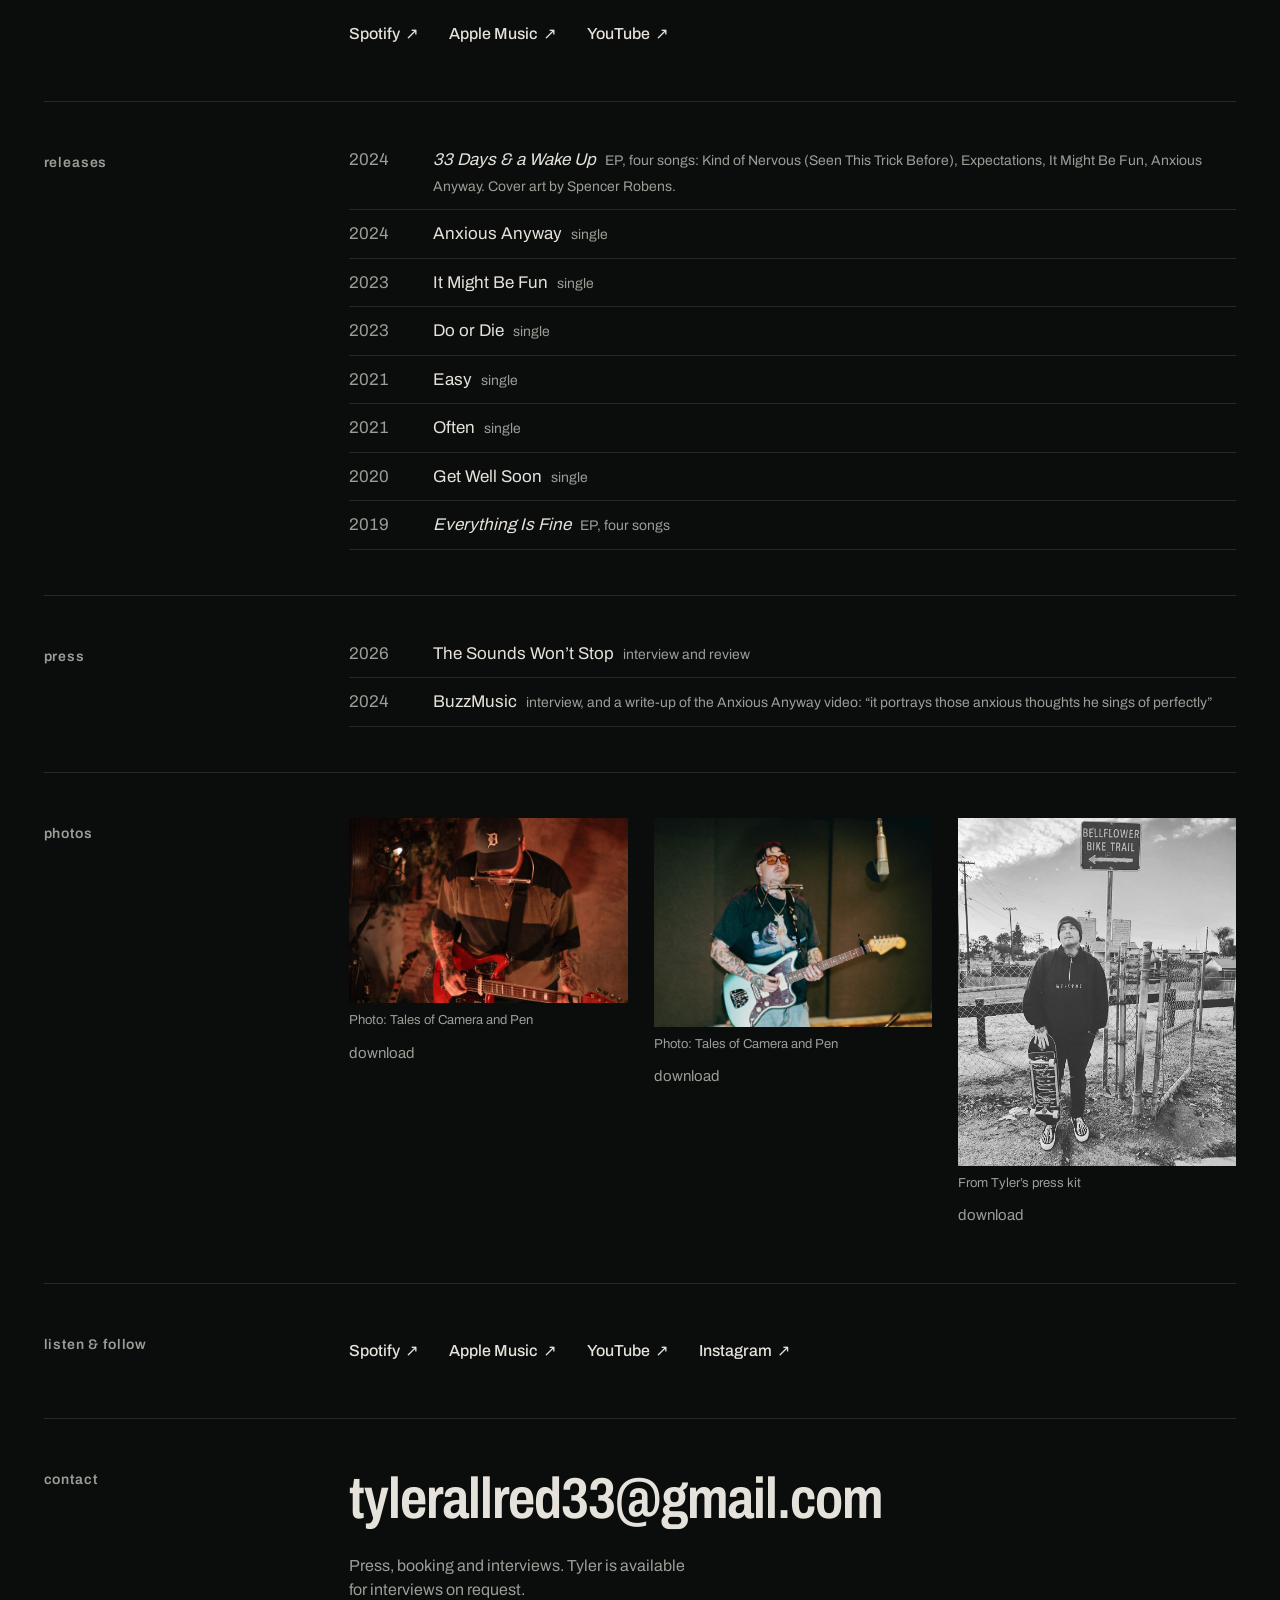
==== commit d746b2e2: "Preview (2026-11-16 sweep)" ====
--- a/press/index.html
+++ b/press/index.html
@@ -11,9 +11,9 @@
   <meta name="robots" content="noindex" />
   <meta name="theme-color" content="#0b0c0c" />
   <link rel="icon" href="data:image/svg+xml,%3Csvg xmlns='http://www.w3.org/2000/svg' viewBox='0 0 32 32'%3E%3Crect width='32' height='32' fill='%230b0c0c'/%3E%3Cg stroke='%23e4e2da' stroke-width='2.4' stroke-linecap='round'%3E%3Cpath d='M8 7v18M13 7v18M18 7v18M23 7v18'/%3E%3Cpath stroke='%23ff5a2c' d='M4 22 28 10'/%3E%3C/g%3E%3C/svg%3E" />
-  <script type="module" crossorigin src="../assets/press-B6mxqdkm.js"></script>
-  <link rel="modulepreload" crossorigin href="../assets/tally-Bx3_NikZ.js">
-  <link rel="stylesheet" crossorigin href="../assets/tally-DAh5Rfpg.css">
+  <script type="module" crossorigin src="../assets/press-BxBPnGE7.js"></script>
+  <link rel="modulepreload" crossorigin href="../assets/tally-wdlEsGnu.js">
+  <link rel="stylesheet" crossorigin href="../assets/tally-Bg3HaGam.css">
   <link rel="stylesheet" crossorigin href="../assets/press-CbhByXJX.css">
 </head>
 <body class="press">
@@ -96,17 +96,17 @@
       <div class="row-b">
         <ul class="shots">
           <li>
-            <img src="photos/tyler-allred-live-2026.jpg" width="1364" height="908" decoding="async" alt="Tyler Allred on stage in warm red light, playing a red electric guitar with a harmonica on a neck rack." />
+            <img src="photos/tyler-allred-live-2026.jpg" width="1364" height="908" loading="lazy" decoding="async" alt="Tyler Allred on stage in warm red light, playing a red electric guitar with a harmonica on a neck rack." />
             <p class="credit">Photo: Tales of Camera and Pen</p>
             <a href="photos/tyler-allred-live-2026.jpg" download>download <span class="sr">the live photo</span></a>
           </li>
           <li>
-            <img src="photos/tyler-allred-sunset-sound.jpg" width="1440" height="1080" decoding="async" alt="Tyler Allred at Sunset Sound, in orange-tinted glasses, playing a pale blue electric guitar." />
+            <img src="photos/tyler-allred-sunset-sound.jpg" width="1440" height="1080" loading="lazy" decoding="async" alt="Tyler Allred at Sunset Sound, in orange-tinted glasses, playing a pale blue electric guitar." />
             <p class="credit">Photo: Tales of Camera and Pen</p>
             <a href="photos/tyler-allred-sunset-sound.jpg" download>download <span class="sr">the studio photo</span></a>
           </li>
           <li>
-            <img src="photos/tyler-allred-bike-trail.jpg" width="500" height="625" decoding="async" alt="Tyler Allred by a chain-link fence under a bike trail sign, holding a skateboard. Black and white." />
+            <img src="photos/tyler-allred-bike-trail.jpg" width="500" height="625" loading="lazy" decoding="async" alt="Tyler Allred by a chain-link fence under a bike trail sign, holding a skateboard. Black and white." />
             <p class="credit">From Tyler’s press kit</p>
             <a href="photos/tyler-allred-bike-trail.jpg" download>download <span class="sr">the bike trail photo</span></a>
           </li>
--- a/assets/tally-Bg3HaGam.css
+++ b/assets/tally-Bg3HaGam.css
@@ -0,0 +1 @@
+@font-face{font-family:Archivo Variable;font-style:normal;font-display:swap;font-weight:100 900;font-stretch:62% 125%;src:url(./archivo-vietnamese-wdth-normal-rJmnGBSt.woff2) format("woff2-variations");unicode-range:U+0102-0103,U+0110-0111,U+0128-0129,U+0168-0169,U+01A0-01A1,U+01AF-01B0,U+0300-0301,U+0303-0304,U+0308-0309,U+0323,U+0329,U+1EA0-1EF9,U+20AB}@font-face{font-family:Archivo Variable;font-style:normal;font-display:swap;font-weight:100 900;font-stretch:62% 125%;src:url(./archivo-latin-ext-wdth-normal-7khWdh9v.woff2) format("woff2-variations");unicode-range:U+0100-02BA,U+02BD-02C5,U+02C7-02CC,U+02CE-02D7,U+02DD-02FF,U+0304,U+0308,U+0329,U+1D00-1DBF,U+1E00-1E9F,U+1EF2-1EFF,U+2020,U+20A0-20AB,U+20AD-20C0,U+2113,U+2C60-2C7F,U+A720-A7FF}@font-face{font-family:Archivo Variable;font-style:normal;font-display:swap;font-weight:100 900;font-stretch:62% 125%;src:url(./archivo-latin-wdth-normal-DY7AcnAa.woff2) format("woff2-variations");unicode-range:U+0000-00FF,U+0131,U+0152-0153,U+02BB-02BC,U+02C6,U+02DA,U+02DC,U+0304,U+0308,U+0329,U+2000-206F,U+20AC,U+2122,U+2191,U+2193,U+2212,U+2215,U+FEFF,U+FFFD}:root{--bg: #0b0c0c;--fg: #e4e2da;--muted: #9b9d96;--line: #262826;--panel: #121413;--hot: #ff5a2c;--gut: clamp(20px, 3.4vw, 56px);--font: "Archivo Variable", "Archivo", ui-sans-serif, system-ui, -apple-system, "Segoe UI", sans-serif;color-scheme:dark}*,*:before,*:after{box-sizing:border-box}html{background:var(--bg);overflow-x:hidden;overflow-x:clip;overscroll-behavior-x:none;touch-action:manipulation;-webkit-text-size-adjust:100%;text-size-adjust:100%;scroll-behavior:smooth}@media(prefers-reduced-motion:reduce){html{scroll-behavior:auto}}body{margin:0;background:var(--bg);color:var(--fg);font-family:var(--font);font-weight:400;font-size:16px;line-height:1.5;-webkit-font-smoothing:antialiased;-moz-osx-font-smoothing:grayscale;text-rendering:optimizeLegibility;overflow-x:clip}h1,h2,h3,p,figure,ul{margin:0}ul{padding:0;list-style:none}img{display:block;max-width:100%;height:auto}a,button{color:inherit;font:inherit;-webkit-tap-highlight-color:transparent}button{cursor:pointer}[hidden]{display:none!important}:focus{outline:none}:focus-visible{outline:2px solid var(--fg);outline-offset:4px;border-radius:3px}.sr{position:absolute!important;width:1px;height:1px;overflow:hidden;clip:rect(0 0 0 0);clip-path:inset(50%);white-space:nowrap}.nowrap{white-space:nowrap}.mega{font-variation-settings:"wdth" 62;font-stretch:62%;font-weight:800;font-size:min(27.2vw,44vh);line-height:.8;letter-spacing:-.022em;text-transform:lowercase;white-space:nowrap;margin-left:-.035em;padding-bottom:.13em}.song{font-size:min(18.4vw,34vh)}.mega,.story-on .mega.fx{pointer-events:none}.big{font-variation-settings:"wdth" 78;font-stretch:78%;font-weight:650;font-size:clamp(31px,4.5vw,78px);line-height:1;letter-spacing:-.018em;max-width:17ch;text-wrap:balance}.aside{max-width:38ch;margin-top:clamp(14px,1.6vw,26px);color:var(--muted);font-size:clamp(16px,1.15vw,19px);line-height:1.5;text-wrap:pretty}.pill{display:inline-flex;align-items:center;justify-content:center;gap:.4em;min-height:46px;padding:0 22px;border:1px solid rgba(228,226,218,.42);border-radius:999px;background:none;color:var(--fg);font-size:15px;font-weight:550;letter-spacing:.01em;text-decoration:none;white-space:nowrap;transition:background-color .25s ease,color .25s ease,border-color .25s ease}.pill[aria-pressed=true]{background:var(--fg);color:var(--bg);border-color:var(--fg)}.pill-quiet{border-color:transparent;color:var(--muted);padding:0 6px}.pill-quiet[aria-pressed=true]{background:none;color:var(--fg);border-color:transparent}.pill-hot{background:var(--hot);border-color:var(--hot);color:#0b0c0c}@media(hover:hover){.pill:hover{background:var(--fg);color:var(--bg);border-color:var(--fg)}.pill-quiet:hover{background:none;color:var(--fg);border-color:transparent}.pill-hot:hover{background:var(--fg);border-color:var(--fg)}}.pill:disabled{opacity:.4;cursor:default}.text-btn{min-height:44px;padding:0 4px;background:none;border:0;color:var(--muted);font-size:14px}.text-btn:hover{color:var(--fg)}.top{position:fixed;inset:0 0 auto 0;z-index:20;display:flex;align-items:center;justify-content:space-between;padding:10px var(--gut) 18px;background:linear-gradient(var(--bg) 50%,rgba(11,12,12,0));pointer-events:none}.top a,.top button{pointer-events:auto}.top-name{display:inline-flex;align-items:center;min-height:44px;font-weight:700;font-size:15px;letter-spacing:.01em;text-decoration:none;opacity:0;visibility:hidden;transition:opacity .4s ease,visibility .4s}.past-arrival .top-name{opacity:1;visibility:visible}.top-nav{display:flex;align-items:center;gap:clamp(14px,2vw,28px);margin-left:auto}.top-nav a,.cart-btn{display:inline-flex;align-items:center;justify-content:center;min-height:44px;min-width:44px;background:none;border:0;padding:0;color:var(--muted);font-size:15px;font-weight:500;text-decoration:none;transition:color .25s ease}.top-nav a:hover,.cart-btn:hover{color:var(--fg)}.cart-btn{color:var(--fg);gap:7px}.cart-btn span{display:inline-grid;place-items:center;min-width:22px;height:22px;padding:0 6px;border-radius:999px;background:var(--hot);color:#0b0c0c;font-size:12px;font-weight:700;font-variant-numeric:tabular-nums}.tally{padding:76px var(--gut) 0}.tally-marks{transition:opacity .9s ease}.tally-marks svg{display:block;width:100%;height:auto;overflow:visible}.t-ghost{stroke:#1f2120}.t-ink{stroke:var(--fg);transition:stroke .5s ease}.t-ink.is-latest{stroke:var(--hot)}.tally.is-wake .tally-marks{opacity:.3}.tally-label{display:flex;gap:.5em;margin-top:clamp(10px,1.2vw,18px);font-size:14px;font-weight:600;letter-spacing:.06em;text-transform:lowercase;font-variant-numeric:tabular-nums}.tally-rest{color:var(--muted);transition:color .5s ease}.tally-preview{margin-left:auto;color:var(--muted);font-weight:500}.tally.is-wake .tally-rest{color:var(--hot)}.beat{padding:clamp(56px,12vh,140px) var(--gut)}.beat-arrival .inner{display:flex;flex-direction:column;gap:28px}.choose,.song-actions{display:flex;flex-wrap:wrap;align-items:center;gap:10px 16px}.photo img{width:100%;aspect-ratio:4 / 5;object-fit:cover;object-position:50% 30%;background:var(--panel);filter:contrast(1.06)}.beat-person .inner{display:grid;gap:28px}.beat-person .photo{width:min(420px,100%)}.from{color:var(--muted);font-size:15px;letter-spacing:.01em}.beat-song .inner{display:flex;flex-direction:column;gap:22px}.mega .w{display:inline}.story-on .story{position:relative;height:620vh;height:620svh}.story-on .stage{position:sticky;top:0;height:100vh;height:100svh;display:grid;grid-template-rows:auto minmax(0,1fr);overflow:hidden}.story-on .beats{position:relative;container-type:size}@supports (height: 1cqh){.story-on .beat .mega{font-size:min(27.2vw,44vh,calc((100cqh - 190px) / .95))}.story-on .beat .song{font-size:min(18.4vw,34vh,calc((100cqh - 230px) / .95))}}.story-on .beat{position:absolute;top:0;right:0;bottom:0;left:0;padding:clamp(18px,3vh,40px) var(--gut) clamp(22px,4.5vh,48px);pointer-events:none}.story-on .beat .inner{height:100%}.story-on .fx{opacity:0;will-change:opacity,transform;pointer-events:auto}.story-on .fx.is-off{pointer-events:none}.story-on .beat-arrival .fx{opacity:1}.story-on .beat-arrival .inner,.story-on .beat-song .inner{display:flex;flex-direction:column;justify-content:flex-end;gap:clamp(18px,3.4vh,40px)}.story-on .beat-song .inner{gap:0}.story-on .beat-song .from{order:-2;margin-bottom:14px}.story-on .beat-song .song-actions{order:-1;margin-bottom:clamp(18px,3.4vh,40px)}.story-on .beat-thought .inner{display:flex;flex-direction:column;justify-content:center}.story-on .beat-person .inner{display:grid;grid-template-columns:minmax(0,1fr) auto;gap:var(--gut);align-items:end}.story-on .beat-person .person-copy{align-self:center}.story-on .beat-person .photo{order:2;height:100%;width:auto;aspect-ratio:4 / 5;transform-origin:50% 70%}.story-on .beat-person .photo{position:relative;overflow:hidden}.story-on .beat-person .photo picture,.story-on .beat-person .photo img{position:absolute;top:0;right:0;bottom:0;left:0;display:block;height:100%;width:100%}.sec{padding:clamp(80px,16vh,180px) var(--gut) clamp(60px,10vh,120px);border-top:1px solid var(--line);scroll-margin-top:20px}.sec-head{display:flex;flex-wrap:wrap;align-items:flex-end;justify-content:space-between;gap:20px 40px;margin-bottom:clamp(32px,5vw,64px)}.sec-title{font-size:min(24vw,300px)}.sec-note{max-width:36ch;color:var(--muted);font-size:15px;padding-bottom:.9em}.kicker{color:var(--muted);font-size:14px;font-weight:600;letter-spacing:.06em;text-transform:lowercase}.story-on .rise{opacity:0;transform:translate3d(0,22px,0);transition:opacity .9s ease,transform .9s cubic-bezier(.2,.7,.2,1)}.story-on .rise.is-in{opacity:1;transform:none}.ep{display:grid;grid-template-columns:minmax(0,5fr) minmax(0,6fr);gap:clamp(28px,5vw,88px);align-items:center}.ep-cover img{width:100%;box-shadow:0 30px 80px -30px #000000e6}.ep-title{max-width:12ch;margin-top:10px}.tracks{margin:clamp(20px,2.6vw,36px) 0 0;padding:0;list-style:none;border-top:1px solid var(--line)}.track{display:grid;grid-template-columns:2.6em minmax(0,1fr) auto;align-items:baseline;gap:10px;min-height:58px;padding:15px 0;border-bottom:1px solid var(--line);font-size:clamp(18px,1.55vw,24px);font-weight:620;letter-spacing:-.005em;line-height:1.2;text-decoration:none;transition:color .25s ease,padding-left .35s cubic-bezier(.2,.7,.2,1)}.track-n,.track-d{color:var(--muted);font-size:14px;font-weight:500;font-variant-numeric:tabular-nums;transition:color .25s ease}.track-sub{color:var(--muted);font-weight:450}.track:hover{padding-left:8px}.track:hover,.track[aria-current=true],.track[aria-current=true] .track-n,.track[aria-current=true] .track-d{color:var(--hot)}.track.is-playing .track-d:before{content:"playing · "}.ep-credit{margin-top:18px;color:var(--muted);font-size:15px;max-width:44ch}.ep .links{margin-top:6px}.rels-h{margin:clamp(56px,9vh,110px) 0 18px}.rels{display:grid;grid-template-columns:repeat(6,minmax(0,1fr));gap:clamp(22px,3vw,40px) clamp(12px,1.6vw,24px)}.rel{display:flex;flex-direction:column;text-decoration:none}.rel-art{position:relative;display:block;aspect-ratio:1 / 1;overflow:hidden;background:var(--panel);margin-bottom:12px}.rel-art img{width:100%;height:100%;object-fit:cover;filter:saturate(.82) brightness(.92);transition:transform .7s cubic-bezier(.2,.7,.2,1),filter .4s ease}.rel:hover .rel-art img,.rel[aria-current=true] .rel-art img{transform:scale(1.045);filter:none}.rel-t{font-size:17px;font-weight:650;line-height:1.2;transition:color .25s ease}.rel-y{margin-top:3px;color:var(--muted);font-size:14px}a.rel:hover .rel-t,.rel[aria-current=true] .rel-t{color:var(--hot)}.rel.is-playing .rel-y:after{content:" · playing";color:var(--hot)}.rel-next .rel-art{display:grid;place-items:center;background:none;border:1px dashed #3a3d3a;color:var(--fg)}.rel-next .rel-art svg{width:54%;height:auto}.rel-next .hot{stroke:var(--hot)}.shots-grid{display:grid;grid-template-columns:repeat(3,minmax(0,1fr));gap:clamp(8px,1vw,16px)}.shot{position:relative;overflow:hidden;background:var(--panel);min-height:0}.shot img{position:absolute;top:0;right:0;bottom:0;left:0;width:100%;height:100%;object-fit:cover}.shot-wide{grid-column:span 2;aspect-ratio:3 / 2}.rooms{display:grid;grid-template-columns:minmax(120px,22%) minmax(0,1fr);gap:12px var(--gut);margin-top:clamp(40px,7vh,88px)}.rooms .kicker{padding-top:.5em}.room-list{border-top:1px solid var(--line)}.room-list li{display:grid;grid-template-columns:8.5em minmax(0,1fr) auto;gap:4px 16px;align-items:baseline;padding:16px 0;border-bottom:1px solid var(--line)}.room-d,.room-c{color:var(--muted);font-size:15px;font-variant-numeric:tabular-nums}.room-v{font-size:clamp(18px,1.55vw,24px);font-weight:620;line-height:1.2}.room-note{grid-column:2;color:var(--muted);font-size:15px}.room-note a,.said-more a{display:inline-flex;align-items:center;gap:.3em;min-height:44px;color:var(--fg);text-underline-offset:4px}.room-note a:hover,.said-more a:hover{color:var(--hot)}.said{display:grid;gap:clamp(20px,3vh,36px)}.quote blockquote{margin:0;max-width:22ch;font-size:clamp(34px,5.6vw,104px);line-height:.98;text-wrap:balance}.quote figcaption{margin-top:clamp(16px,2vw,28px);color:var(--muted);font-size:15px}.quote figcaption:before{content:"";display:inline-block;width:28px;height:2px;margin-right:12px;vertical-align:middle;background:var(--hot);transform:rotate(-24deg)}.said-more{color:var(--muted);font-size:15px}.merch-grid{display:grid;grid-template-columns:repeat(3,minmax(0,1fr));gap:clamp(28px,3vw,48px) clamp(16px,2vw,32px)}.item{display:flex;flex-direction:column;min-width:0}.item-art{position:relative;aspect-ratio:1 / 1;display:grid;place-items:center;background:var(--panel);color:#3b3e3b;overflow:hidden}.item-art svg{width:46%;height:auto}.item-art .mock{width:100%;height:100%;transition:transform .8s cubic-bezier(.2,.7,.2,1)}.item:hover .mock{transform:scale(1.035)}.item-art-mock .item-tag{background:#191a19;color:var(--fg)}.item-art svg .hot{stroke:var(--hot)}.item-art img{width:100%;height:100%;object-fit:cover}.item-tag{position:absolute;top:12px;left:12px;padding:3px 9px;border-radius:999px;background:var(--fg);color:var(--bg);font-size:13px;font-weight:700;letter-spacing:.03em}.item-meta{display:flex;justify-content:space-between;align-items:baseline;gap:12px;margin-top:16px}.item-title{font-size:19px;font-weight:650;letter-spacing:-.005em;text-transform:lowercase}.item-price{font-size:17px;font-variant-numeric:tabular-nums}.item-note{margin-top:2px;color:var(--muted);font-size:14px}.sizes{display:flex;flex-wrap:wrap;gap:6px;margin-top:14px}.size{min-width:44px;min-height:44px;padding:0 10px;background:none;border:1px solid var(--line);border-radius:6px;color:var(--fg);font-size:14px;font-weight:500;transition:border-color .2s ease,background-color .2s ease,color .2s ease}.size:hover{border-color:var(--muted)}.size[aria-pressed=true]{background:var(--fg);border-color:var(--fg);color:var(--bg)}.size:disabled{color:#555853;text-decoration:line-through;cursor:default}.item-add{margin-top:14px;width:100%}.item>.item-add:nth-last-child(1){margin-top:auto}.item .sizes+.item-add{margin-top:14px}.item-note+.item-add,.item-meta+.item-add{margin-top:14px}.cart{margin:0 0 0 auto;width:min(420px,100vw);height:100vh;height:100dvh;max-height:none;max-width:none;padding:18px 24px 24px;border:0;border-left:1px solid var(--line);background:#0f1110;color:var(--fg);overflow-y:auto}.cart[open]{display:flex;flex-direction:column}.cart::backdrop{background:#0000009e}.cart-head{display:flex;align-items:center;justify-content:space-between}.cart-head h2{font-size:22px;font-weight:750}.cart-lines{margin-top:12px}.cart-line{display:grid;grid-template-columns:minmax(0,1fr) auto auto;align-items:center;gap:14px;padding:14px 0;border-bottom:1px solid var(--line)}.cart-line-title{font-weight:600;text-transform:lowercase}.cart-line-variant{color:var(--muted);font-size:14px}.cart-line-price{min-width:52px;text-align:right;font-variant-numeric:tabular-nums}.qty{display:flex;align-items:center}.qty-btn{width:44px;height:44px;background:none;border:0;color:var(--fg);font-size:18px}.qty-btn:hover{color:var(--hot)}.qty-n{min-width:20px;text-align:center;font-variant-numeric:tabular-nums}.cart-empty{margin-top:28px;color:var(--muted)}.cart-foot{margin-top:auto;padding-top:24px}.cart-total{display:flex;justify-content:space-between;font-size:18px;font-weight:600;font-variant-numeric:tabular-nums}.cart-checkout{width:100%;margin-top:16px;min-height:52px;font-size:16px}.cart-msg{min-height:1.5em;margin-top:10px;color:var(--muted);font-size:14px}.end{padding:clamp(80px,16vh,180px) var(--gut) clamp(28px,5vh,56px);border-top:1px solid var(--line)}.end-cols{display:flex;flex-wrap:wrap;justify-content:space-between;gap:20px 48px;margin-top:clamp(28px,5vh,56px)}.links{display:flex;flex-wrap:wrap;gap:0 clamp(18px,2.4vw,36px)}.links a{display:inline-flex;align-items:center;gap:.3em;min-height:44px;color:var(--fg);font-size:16px;font-weight:500;text-decoration:none;transition:color .25s ease}.links a:hover{color:var(--hot)}.end-fine{margin-top:clamp(20px,4vh,40px);color:var(--muted);font-size:14px}.end-fine{line-height:1.6}.end-fine a{display:inline-block;padding:12px 0;margin:-12px 0;color:var(--fg);text-underline-offset:4px}.end-fine a:hover{color:var(--hot)}@media(max-width:900px){.merch-grid{grid-template-columns:repeat(2,minmax(0,1fr))}.ep{grid-template-columns:minmax(0,1fr)}.ep-cover{max-width:520px}.rooms{grid-template-columns:minmax(0,1fr)}.room-note{grid-column:1}.story-on .beat-person .inner{grid-template-columns:minmax(0,1fr);grid-template-rows:minmax(0,1fr) auto;gap:18px;align-items:start}.story-on .beat-person .photo{order:0;height:100%;max-height:100%}.story-on .beat-person .person-copy{align-self:end}}@media(max-width:1100px){.rels{grid-template-columns:repeat(3,minmax(0,1fr))}}@media(max-width:640px){.tally{padding-top:64px}.mega{font-size:min(46vw,24vh);line-height:.82;white-space:normal}.mega .w{display:block}.sec-title{font-size:min(34vw,200px)}.end-name{font-size:min(46vw,200px)}.rels,.shots-grid{grid-template-columns:repeat(2,minmax(0,1fr))}.shot:not(.shot-wide){aspect-ratio:4 / 5}.room-list li{grid-template-columns:minmax(0,1fr) auto}.room-v{grid-column:1 / -1;grid-row:1}.top-nav{gap:16px}.song{font-size:min(33vw,21vh)}.story-on .story{height:520vh;height:520svh}.story-on .beat-person .photo{width:100%;aspect-ratio:auto}.story-on .beat-person .photo img{object-position:50% 22%}.story-on .beat-thought .inner{justify-content:flex-start;padding-top:5vh}.merch-grid{grid-template-columns:minmax(0,1fr)}.end-cols{flex-direction:column}}.dock{position:fixed;right:max(16px,env(safe-area-inset-right));bottom:max(16px,env(safe-area-inset-bottom));z-index:30;display:flex;align-items:center;gap:14px;padding:4px 6px 4px 16px;border:1px solid var(--line);border-radius:14px;background:#0f1110;color:var(--muted);font-size:13px;opacity:0;transform:translate3d(0,6px,0);transition:opacity .5s ease,transform .5s ease}.dock.is-in{opacity:1;transform:none}.dock-btn,.dock-close{min-height:44px;padding:0 10px;background:none;border:0;color:var(--muted);font-size:13px}.dock-btn[aria-pressed=true],.dock-btn:hover,.dock-close:hover{color:var(--fg)}.dock-vol{width:72px;height:44px;margin:0;background:none;accent-color:var(--fg);-webkit-appearance:none;-moz-appearance:none;appearance:none;cursor:pointer}.dock-vol::-webkit-slider-runnable-track{height:2px;background:#4a4d49}.dock-vol::-moz-range-track{height:2px;background:#4a4d49}.dock-vol::-webkit-slider-thumb{-webkit-appearance:none;width:11px;height:11px;margin-top:-4.5px;border-radius:50%;background:var(--fg)}.dock-vol::-moz-range-thumb{width:11px;height:11px;border:0;border-radius:50%;background:var(--fg)}.dock-spotify{flex-direction:column;align-items:stretch;gap:0;width:330px;padding:0 6px 6px}.dock-head{display:flex;align-items:center;gap:12px;padding-left:10px}.dock-label{color:var(--fg);font-weight:600}.dock-state{flex:1}.dock-player{min-height:80px;border-radius:12px;overflow:hidden}.dock-player iframe{display:block;border:0}.dock-link{display:inline-flex;align-items:center;min-height:44px;padding-left:10px;color:var(--fg);text-decoration:none}@media(max-width:640px){.dock-spotify{left:12px;right:12px;width:auto}.dock-tall.story-on .beat{padding-bottom:150px;transition:padding-bottom .4s ease}.dock-tall .mega{font-size:min(46vw,19vh)}.dock-tall .song{font-size:min(33vw,17vh)}@supports (height: 1cqh){.story-on .beat .mega{font-size:min(46vw,calc((100cqh - 135px) / 1.8))}.story-on .beat .song{font-size:min(33vw,calc((100cqh - 172px) / 1.8))}.dock-tall.story-on .beat .mega{font-size:min(46vw,max(40px,calc((100cqh - 265px) / 1.8)))}.dock-tall.story-on .beat .song{font-size:min(33vw,max(40px,calc((100cqh - 300px) / 1.8)))}}}@media(prefers-reduced-motion:reduce){*,*:before,*:after{transition:none!important}}
